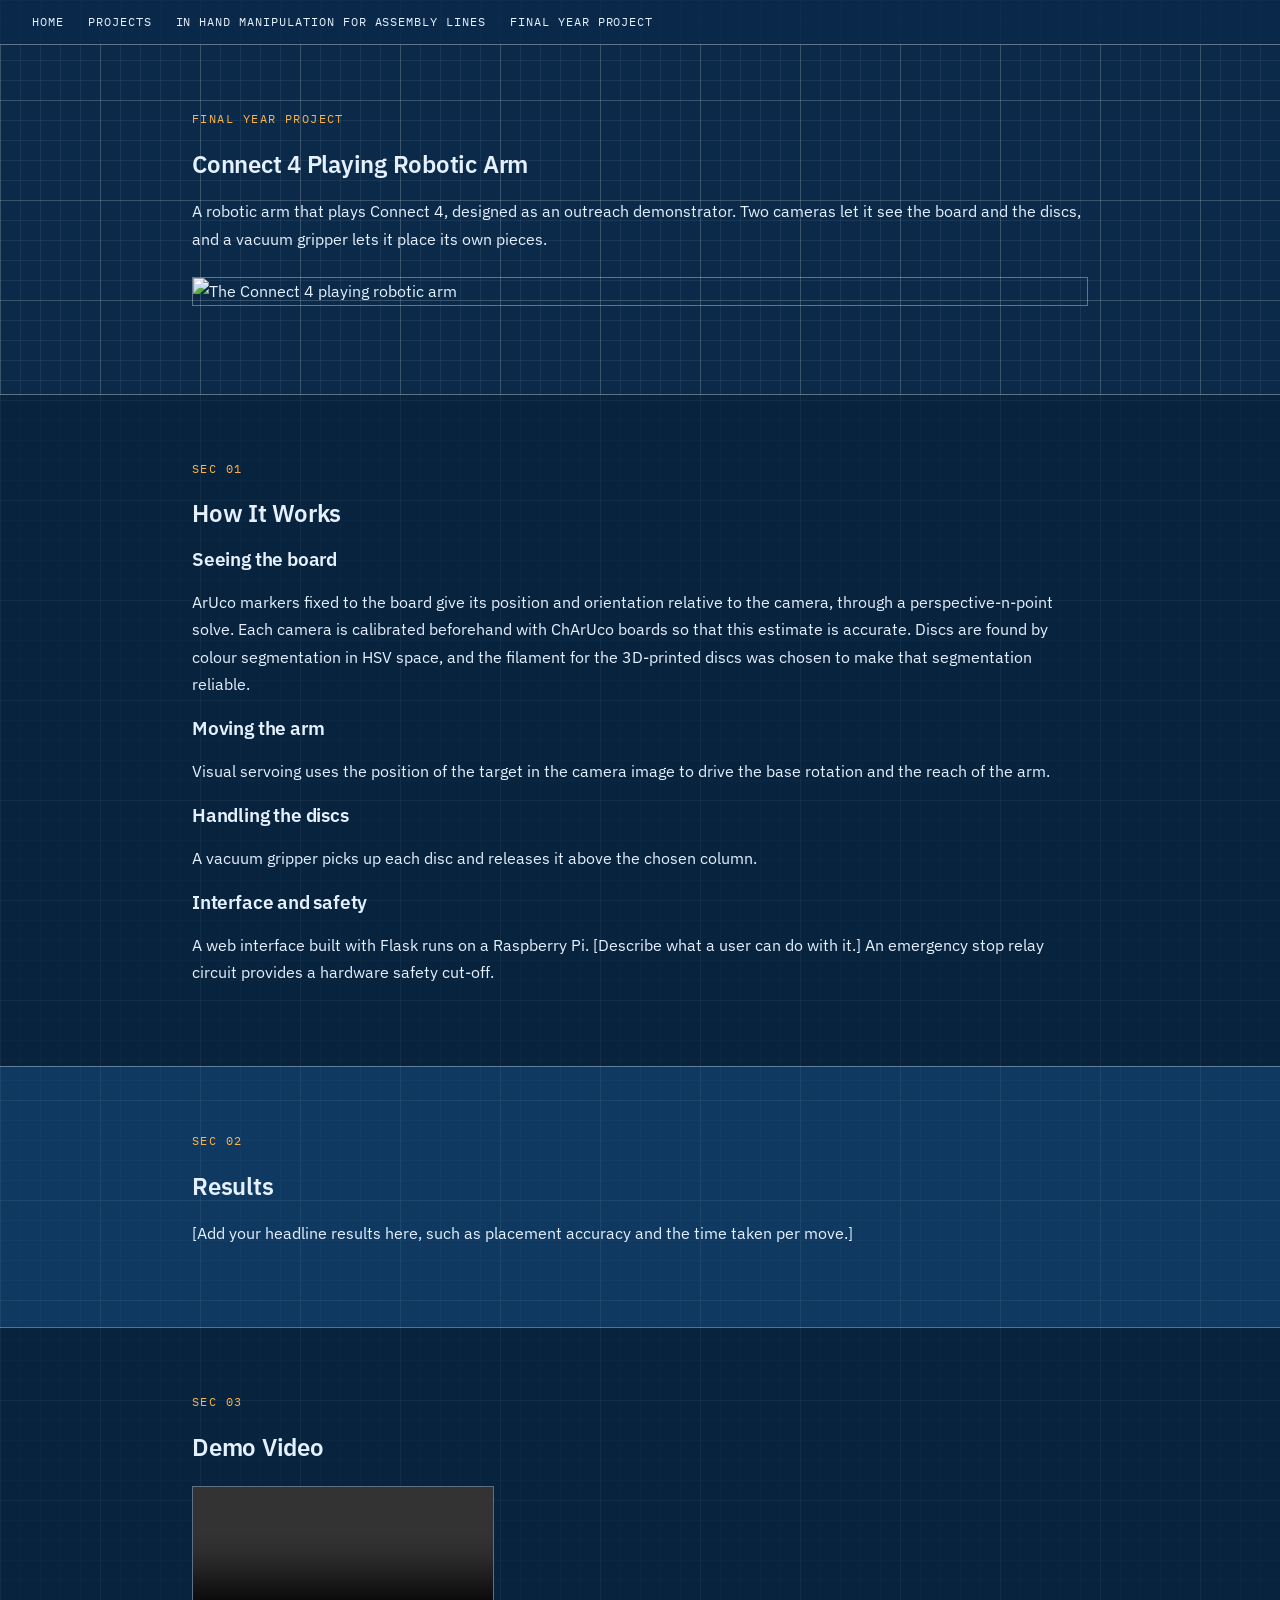
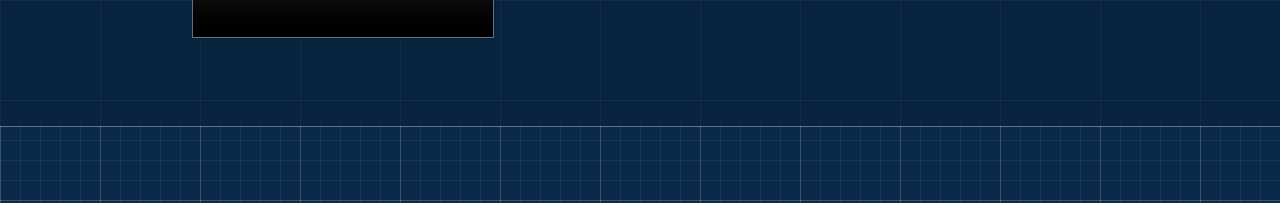
==== fyp.html @ 94481c14 "migrate" ====
<!DOCTYPE html>
<html lang="en-GB">
<head>
  <meta charset="utf-8">
  <meta name="viewport" content="width=device-width, initial-scale=1">
  <title>Connect 4 Robotic Arm | Portfolio</title>
  <link href="https://fonts.googleapis.com/css2?family=IBM+Plex+Mono:wght@400;500&family=IBM+Plex+Sans:wght@400;600&display=swap" rel="stylesheet">
  <link rel="stylesheet" href="style.css">
</head>
<body>

  <nav>
    <a href="index.html">Home</a>
    <a href="projects.html">Projects</a>
    <a href="ihm.html">In Hand Manipulation for Assembly Lines</a>
    <a href="fyp.html">Final Year Project</a>
  </nav>

  <main class="full">
    <section class="band">
      <div class="wrap">
        <span class="tag">Final Year Project</span>
        <h1>Connect 4 Playing Robotic Arm</h1>
        <p>A robotic arm that plays Connect 4, designed as an outreach demonstrator. Two cameras let it see the board and the discs, and a vacuum gripper lets it place its own pieces.</p>
        <img class="figure" src="images/connect4-arm.jpg" alt="The Connect 4 playing robotic arm">
      </div>
    </section>

    <section class="band band-dark">
      <div class="wrap">
        <span class="tag">Sec 01</span>
        <h2>How It Works</h2>

        <h3>Seeing the board</h3>
        <p>ArUco markers fixed to the board give its position and orientation relative to the camera, through a perspective-n-point solve. Each camera is calibrated beforehand with ChArUco boards so that this estimate is accurate. Discs are found by colour segmentation in HSV space, and the filament for the 3D-printed discs was chosen to make that segmentation reliable.</p>

        <h3>Moving the arm</h3>
        <p>Visual servoing uses the position of the target in the camera image to drive the base rotation and the reach of the arm.</p>

        <h3>Handling the discs</h3>
        <p>A vacuum gripper picks up each disc and releases it above the chosen column.</p>

        <h3>Interface and safety</h3>
        <p>A web interface built with Flask runs on a Raspberry Pi. [Describe what a user can do with it.] An emergency stop relay circuit provides a hardware safety cut-off.</p>
      </div>
    </section>

    <section class="band band-blue">
      <div class="wrap">
        <span class="tag">Sec 02</span>
        <h2>Results</h2>
        <p>[Add your headline results here, such as placement accuracy and the time taken per move.]</p>
      </div>
    </section>

    <section class="band band-dark">
      <div class="wrap">
        <span class="tag">Sec 03</span>
        <h2>Demo Video</h2>
        <video controls src="images/connect4-demo.mp4"></video>
      </div>
    </section>
  </main>

  <footer>
    <p></p>
  </footer>
</body>
</html>
---- style.css ----
:root {
  --bg: #0b2a4a;
  --grid-minor: rgba(255, 255, 255, 0.06);
  --grid-major: rgba(255, 255, 255, 0.14);
  --line: rgba(255, 255, 255, 0.35);
  --text: #e6f1ff;
  --muted: #9db8d6;
  --accent: #ffb347;
}

body {
  margin: 0;
  font-family: "IBM Plex Sans", system-ui, sans-serif;
  line-height: 1.7;
  color: var(--text);
  background-color: var(--bg);
  background-image:
    linear-gradient(var(--grid-major) 1px, transparent 1px),
    linear-gradient(90deg, var(--grid-major) 1px, transparent 1px),
    linear-gradient(var(--grid-minor) 1px, transparent 1px),
    linear-gradient(90deg, var(--grid-minor) 1px, transparent 1px);
  background-size: 100px 100px, 100px 100px, 20px 20px, 20px 20px;
}

h1, h2, h3, h4 {
  font-weight: 600;
  line-height: 1.2;
  letter-spacing: -0.01em;
}


a {
  color: var(--accent);
}

.tag {
  display: block;
  font-family: "IBM Plex Mono", monospace;
  font-size: 0.75rem;
  letter-spacing: 0.12em;
  text-transform: uppercase;
  color: var(--accent);
}

.site-name,
nav,
footer {
  font-family: "IBM Plex Mono", monospace;
}

.site-name {
  display: block;
  padding: 1rem 2rem 0.25rem;
  font-size: 0.85rem;
  font-weight: 500;
  color: var(--text);
  text-decoration: none;
}

nav {
  position: sticky;
  top: 0;
  z-index: 10;
  display: flex;
  flex-wrap: wrap;
  gap: 1.5rem;
  padding: 0.75rem 2rem;
  border-bottom: 1px solid var(--line);
  background: rgba(11, 42, 74, 0.92);
  font-size: 0.75rem;
  text-transform: uppercase;
  letter-spacing: 0.08em;
}

nav a {
  color: var(--text);
  text-decoration: none;
}

nav a:hover {
  color: var(--accent);
}

main {
  max-width: 56rem;
  margin: 0 auto;
  padding: 3rem 1.5rem;
}

main > img,
video {
  display: block;
  max-width: 100%;
  height: auto;
  margin: 1.5rem 0;
  border: 1px solid var(--line);
}

footer {
  text-align: center;
  padding: 2rem 1rem;
  font-size: 0.75rem;
  color: var(--muted);
  border-top: 1px solid var(--line);
}

.project-grid {
  display: grid;
  grid-template-columns: repeat(3, 1fr);
  gap: 1.5rem;
  margin-top: 2rem;
}

.project {
  padding: 1.25rem;
  border: 1px solid var(--line);
  background: rgba(7, 32, 58, 0.75);
}

.project img {
  display: block;
  width: 8rem;
  height: 8rem;
  object-fit: cover;
  margin-bottom: 1rem;
  background: #ffffff;
  border: 1px solid var(--line);
}

.project h3 {
  margin: 0 0 0.5rem;
  font-size: 1.05rem;
}

.project p {
  margin: 0;
  font-size: 0.9rem;
  color: var(--muted);
}

.hero {
  display: flex;
  align-items: center;
  justify-content: space-between;
  gap: 2rem;
  padding: 6rem 0 18rem;
}

.hero h1 {
  margin: 0.5rem 0 1rem;
  font-size: clamp(2.5rem, 6vw, 4.5rem);
}

.hero-text p {
  max-width: 28rem;
  margin: 0;
  color: var(--muted);
}

/*prof image*/
.profile {
  flex-shrink: 0;
  width: 25rem;
  height: 25rem;
  object-fit: cover;
  border-radius: 50%;
  border: 2px solid var(--accent);
  outline: 1px solid var(--line);
  outline-offset: 10px;
}

@media (max-width: 40rem) {
  .hero {
    flex-direction: column-reverse;
    min-height: auto;
    text-align: center;
  }
}

/*alternating colours*/
main.full {
  max-width: none;
  padding: 0;
}

.band {
  padding: 4rem 0;
  border-top: 1px solid var(--line);
}

.band:first-child {
  border-top: 0;
}

.wrap {
  max-width: 56rem;
  margin: 0 auto;
  padding: 0 1.5rem;
}

/*home page background bands*/

.band-dark {
  background: rgba(7, 32, 58, 0.75);
}

.band-blue {
  background: rgba(18, 64, 107, 0.7);
}


.band-center {
  text-align: center;
}

.button {
  display: inline-block;
  margin-top: 1rem;
  padding: 0.6rem 1.5rem;
  border: 1px solid var(--accent);
  font-family: "IBM Plex Mono", monospace;
  font-size: 0.8rem;
  letter-spacing: 0.08em;
  text-transform: uppercase;
  text-decoration: none;
}

.button:hover {
  background: var(--accent);
  color: var(--bg);
}

/*two columns*/

.edu-row {
  display: grid;
  grid-template-columns: 14rem 1fr;
  gap: 2rem;
  padding: 1.5rem 0;
  border-top: 1px solid var(--line);
}

.edu-row h3 {
  margin: 0 0 0.25rem;
  font-family: "IBM Plex Mono", monospace;
  font-size: 0.95rem;
  color: var(--accent);
}

.edu-row h4 {
  margin: 0 0 0.5rem;
}

.edu-row h4:not(:first-child) {
  margin-top: 1.5rem;
}

.edu-row p,
.edu-row ul {
  margin: 0 0 1rem;
}

.edu-row ul {
  padding-left: 1.2rem;
}

@media (max-width: 40rem) {
  .edu-row {
    grid-template-columns: 1fr;
    gap: 0.5rem;
  }
}

.figure {
  display: block;
  max-width: 100%;
  height: auto;
  margin: 1.5rem 0;
  border: 1px solid var(--line);
}

/*ihm*/

.split {
  display: grid;
  grid-template-columns: 1fr 1fr;
  gap: 3rem;
  align-items: center;
}

.split figure {
  margin: 0;
}

.split img,
.split video {
  display: block;
  width: 100%;
  height: auto;
  margin: 0;
  border: 1px solid var(--line);
}

.caption {
  margin-top: 0.5rem;
  font-family: "IBM Plex Mono", monospace;
  font-size: 0.7rem;
  letter-spacing: 0.08em;
  text-transform: uppercase;
  color: var(--muted);
}

.band a {
  overflow-wrap: anywhere;
}

@media (max-width: 40rem) {
  .split {
    grid-template-columns: 1fr;
    gap: 1.5rem;
  }
}

.band-light {
  background: rgba(233, 237, 242, 0.88);
  color: #12306b;
}

.band-light .tag {
  color: #9a5500;
}

.band-flush {
  padding: 0;
}

.flush-split {
  display: grid;
  grid-template-columns: 1fr 1fr;
  position: relative;
}

.flush-text {
  display: flex;
  flex-direction: column;
  justify-content: center;
  padding: 4rem 3rem 4rem max(1.5rem, calc((100vw - 56rem) / 2 + 1.5rem));
}

.flush-split img {
  position: absolute;
  top: 0;
  right: 0;
  width: 50%;
  height: 100%;
  object-fit: contain;
  object-position: center bottom;
  mix-blend-mode: multiply;
  border: 0;
}

@media (max-width: 40rem) {
  .flush-split {
    grid-template-columns: 1fr;
  }

  .flush-text {
    padding: 3rem 1.5rem;
  }

    .flush-split img {
    position: static;
    width: 100%;
    height: auto;
  }
}

@media (min-width: 41rem) {
  .split-video {
    max-width: 76rem;
    grid-template-columns: 2fr 1fr;
  }
}
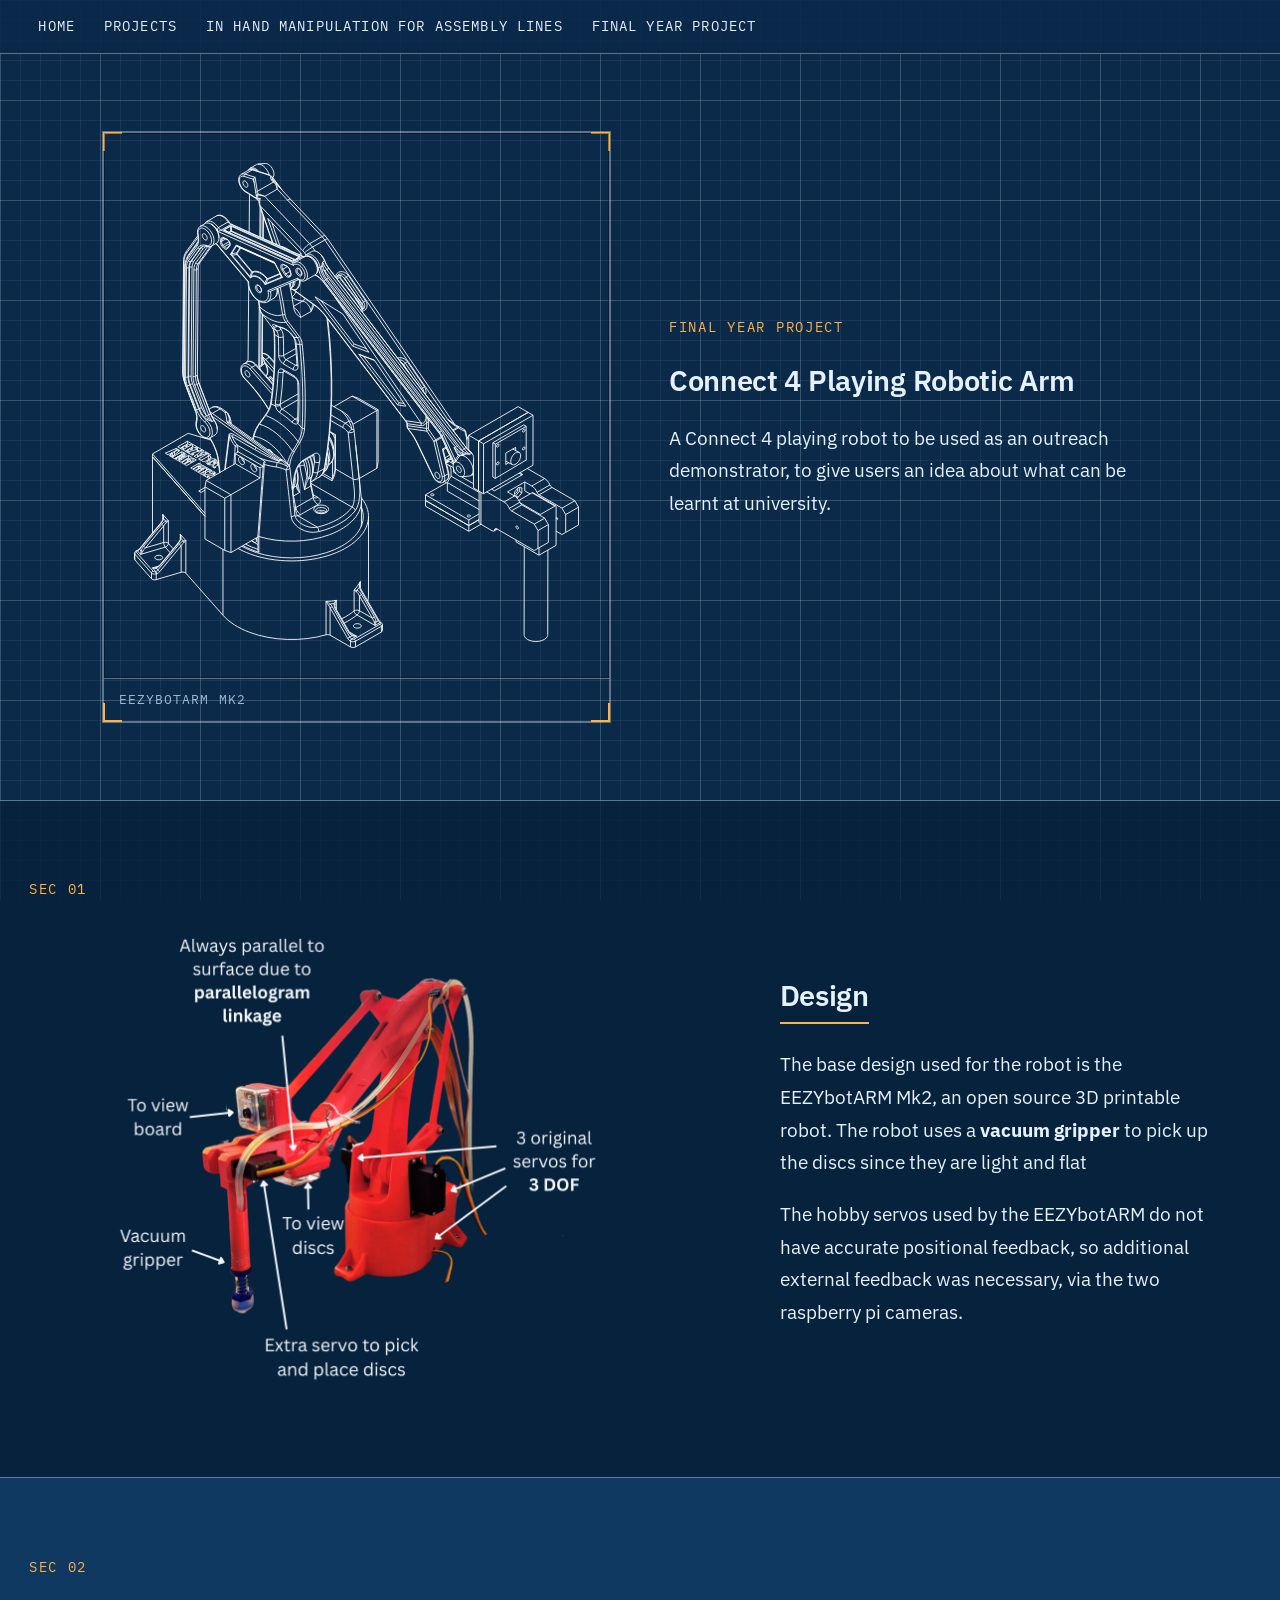
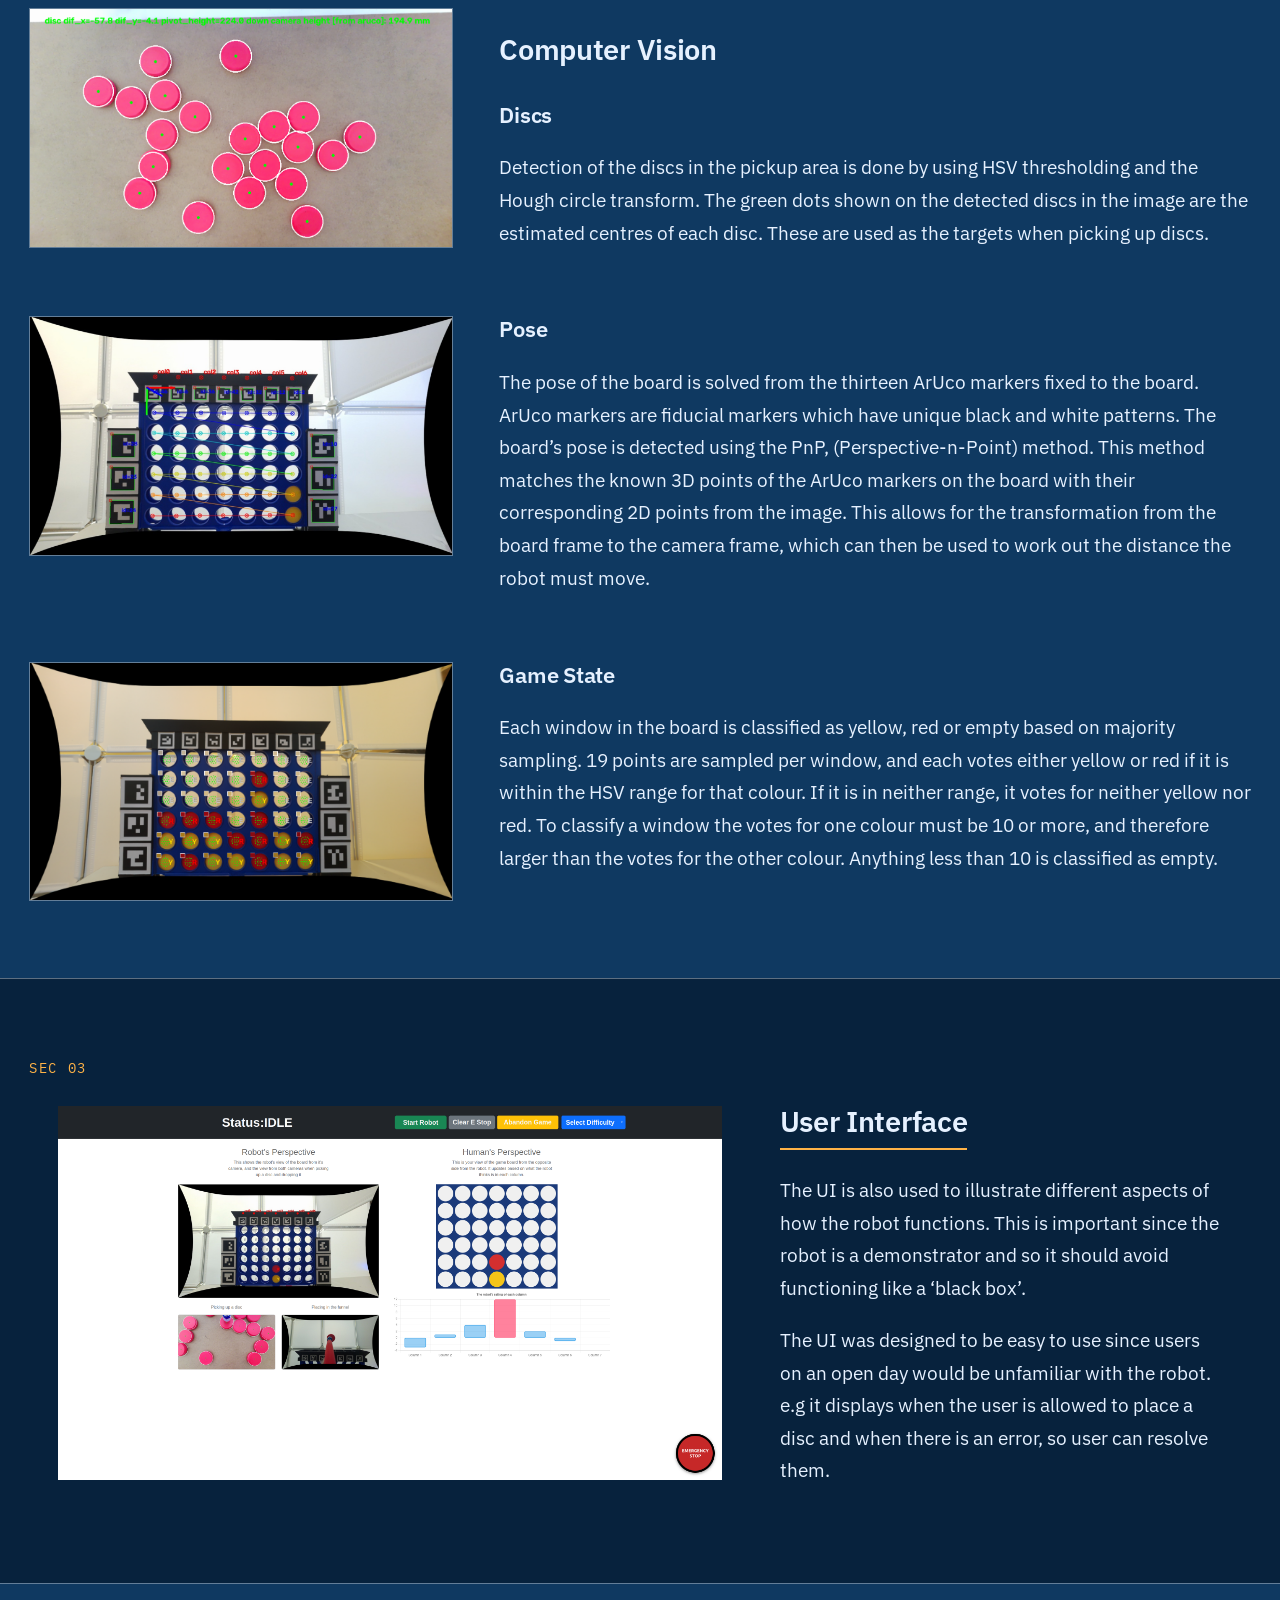
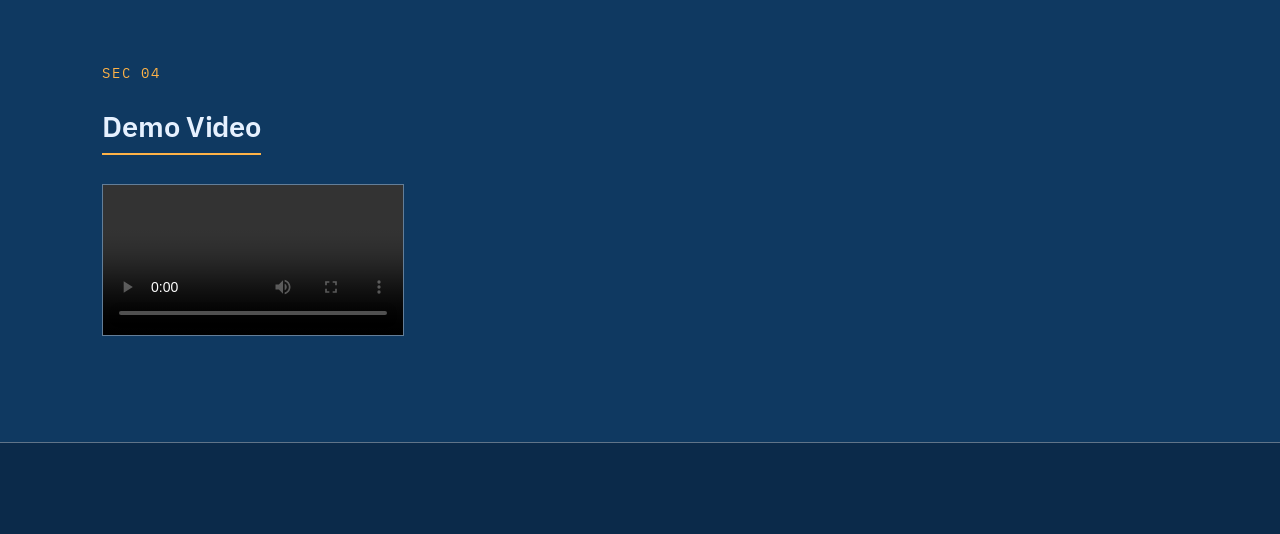
==== commit 2b9e7165: "added fyp page" ====
--- a/fyp.html
+++ b/fyp.html
@@ -6,6 +6,7 @@
   <title>Connect 4 Robotic Arm | Portfolio</title>
   <link href="https://fonts.googleapis.com/css2?family=IBM+Plex+Mono:wght@400;500&family=IBM+Plex+Sans:wght@400;600&display=swap" rel="stylesheet">
   <link rel="stylesheet" href="style.css">
+  <script src="script.js" defer></script>
 </head>
 <body>
 
@@ -18,44 +19,113 @@
 
   <main class="full">
     <section class="band">
-      <div class="wrap">
-        <span class="tag">Final Year Project</span>
-        <h1>Connect 4 Playing Robotic Arm</h1>
-        <p>A robotic arm that plays Connect 4, designed as an outreach demonstrator. Two cameras let it see the board and the discs, and a vacuum gripper lets it place its own pieces.</p>
-        <img class="figure" src="images/connect4-arm.jpg" alt="The Connect 4 playing robotic arm">
+      <div class="wrap split">
+
+        <div>
+          <figure class="drawing frame">
+            <img src="fyp/threequarter.svg">
+            <figcaption class="title-block">
+              <span>EEzyBotArm mk2</span>
+            </figcaption>
+          </figure>
+        </div>
+
+
+        <div>
+          <span class="tag">Final Year Project</span>
+            <h1>Connect 4 Playing Robotic Arm</h1>
+            <p>A Connect 4 playing robot to be used as an outreach demonstrator, to give users an idea about what can be learnt at university.</p>
+        </div>
+
+
       </div>
+
     </section>
 
     <section class="band band-dark">
-      <div class="wrap">
+      <div class="wrap split-media">
         <span class="tag">Sec 01</span>
-        <h2>How It Works</h2>
+        
 
-        <h3>Seeing the board</h3>
-        <p>ArUco markers fixed to the board give its position and orientation relative to the camera, through a perspective-n-point solve. Each camera is calibrated beforehand with ChArUco boards so that this estimate is accurate. Discs are found by colour segmentation in HSV space, and the filament for the 3D-printed discs was chosen to make that segmentation reliable.</p>
+        <div class="wrap split split-media">
+          <div>
+            <figure>
+              <img src="fyp/diagram.png">
+            </figure>
+          </div>
 
-        <h3>Moving the arm</h3>
-        <p>Visual servoing uses the position of the target in the camera image to drive the base rotation and the reach of the arm.</p>
+          <div>
+            <h2>Design</h2>
 
-        <h3>Handling the discs</h3>
-        <p>A vacuum gripper picks up each disc and releases it above the chosen column.</p>
+            <p>The base design used for the robot is the EEZYbotARM Mk2, an open source 3D printable robot. The robot uses a <strong>vacuum gripper</strong> to pick up the discs since they are light and flat</p>
 
-        <h3>Interface and safety</h3>
-        <p>A web interface built with Flask runs on a Raspberry Pi. [Describe what a user can do with it.] An emergency stop relay circuit provides a hardware safety cut-off.</p>
+          
+            <p>The hobby servos used by the EEZYbotARM do not have accurate positional feedback, so additional external feedback was necessary, via the two raspberry pi cameras.</p>
+
+          </div>
+        </div>
+
+
+
       </div>
     </section>
 
     <section class="band band-blue">
-      <div class="wrap">
+      <div class="wrap wide">
         <span class="tag">Sec 02</span>
-        <h2>Results</h2>
-        <p>[Add your headline results here, such as placement accuracy and the time taken per move.]</p>
+
+
+        <div class="topic-row">
+          <img class="detect-img" src="fyp/disc_detect.png" >
+          <div>
+            <h2>Computer Vision</h2>
+            
+            <h3>Discs</h3>
+            <p>Detection of the discs in the pickup area is done by using HSV thresholding and the Hough circle transform. The green dots shown on the detected discs in the image are the estimated centres of each disc. These are used as the targets when picking up discs.</p>
+          </div>
+
+          <img class="detect-img" src="fyp/pose.png">
+          <div>
+            <h3>Pose</h3>
+            <p>The pose of the board is solved from the thirteen ArUco markers fixed to the board. ArUco markers are fiducial markers which have unique black and white patterns. The board’s pose is detected using the PnP, (Perspective-n-Point) method. This method matches the known 3D points of the ArUco markers on the board with their corresponding 2D points from the image. This allows for the transformation from the board frame to the camera frame, which can then be used to work out the distance the robot must move.</p>
+          </div>
+
+          <img class="detect-img" src="fyp/sampling.png">
+          <div>
+            <h3>Game State</h3>
+            <p>Each window in the board is classified as yellow, red or empty based on majority sampling. 19 points are sampled per window, and each votes either yellow or red if it is within the HSV range for that colour. If it is in neither range, it votes for neither yellow nor red. To classify a window the votes for one colour must be 10 or more, and therefore larger than the votes for the other colour. Anything less than 10 is classified as empty. </p>
+          </div>
+
+        </div>
       </div>
     </section>
 
+
     <section class="band band-dark">
+      <div class="wrap split-media">
+        <span class="tag">Sec 03</span>
+        
+
+        <div class="wrap split split-media">
+          <div>
+            <figure>
+              <img src="fyp/ui.png">
+            </figure>
+          </div>
+
+          <div>
+            <h2>User Interface</h2>
+
+            <p>The UI is also used to illustrate different aspects of how the robot functions. This is important since the robot is a demonstrator and so it should avoid functioning like a ‘black box’.</p>
+            <p>The UI was designed to be easy to use since users on an open day would be unfamiliar with the robot. e.g it displays when the user is allowed to place a disc and when there is an error, so user can resolve them.</p>
+
+          </div>
+        </div>
+    </section>
+
+    <section class="band band-blue">
       <div class="wrap">
-        <span class="tag">Sec 03</span>
+        <span class="tag">Sec 04</span>
         <h2>Demo Video</h2>
         <video controls src="images/connect4-demo.mp4"></video>
       </div>
--- a/style.css
+++ b/style.css
@@ -6,6 +6,10 @@
   --text: #e6f1ff;
   --muted: #9db8d6;
   --accent: #ffb347;
+}
+
+html {
+  font-size: 120%;
 }
 
 body {
@@ -380,4 +384,271 @@
     max-width: 76rem;
     grid-template-columns: 2fr 1fr;
   }
+}
+
+/*cursor anim*/
+
+@media (hover: hover) and (pointer: fine) {
+  body {
+    background-attachment: fixed;
+  }
+
+  body::before {
+    content: "";
+    position: fixed;
+    inset: 0;
+    z-index: -1;
+    pointer-events: none;
+    background-image:
+      linear-gradient(rgba(160, 210, 255, 0.4) 1px, transparent 1px),
+      linear-gradient(90deg, rgba(160, 210, 255, 0.5) 1px, transparent 1px),
+      linear-gradient(rgba(160, 210, 255, 0.2) 1px, transparent 1px),
+      linear-gradient(90deg, rgba(160, 210, 255, 0.3) 1px, transparent 1px);
+    background-size: 100px 100px, 100px 100px, 20px 20px, 20px 20px;
+    -webkit-mask-image: radial-gradient(circle 220px at var(--mx, -999px) var(--my, -999px), #000, transparent);
+    mask-image: radial-gradient(circle 220px at var(--mx, -999px) var(--my, -999px), #000, transparent);
+  }
+}
+
+.reveal {
+  opacity: 0;
+  transform: translateY(1.5rem);
+  transition: opacity 0.7s ease, transform 0.7s ease;
+}
+
+.reveal.in {
+  opacity: 1;
+  transform: none;
+}
+
+.band h2 {
+  width: fit-content;
+}
+
+.band h2::after {
+  content: "";
+  display: block;
+  width: 100%;
+  height: 2px;
+  margin-top: 0.5rem;
+  background: var(--accent);
+  transform-origin: left;
+  transition: transform 0.8s ease 0.2s;
+}
+
+.band-center h2 {
+  margin-left: auto;
+  margin-right: auto;
+}
+
+.band-center h2::after {
+  transform-origin: center;
+}
+
+.line::after {
+  transform: scaleX(0);
+}
+
+.line.drawn::after {
+  transform: scaleX(1);
+}
+
+@media (prefers-reduced-motion: reduce) {
+  .reveal,
+  .band h2::after {
+    opacity: 1;
+    transform: none;
+    transition: none;
+  }
+}
+
+/*hero anim*/
+
+.hero-text .command {
+  margin-top: 1.5rem;
+  min-height: 1.7em;
+  font-family: "IBM Plex Mono", monospace;
+  font-size: 0.9rem;
+  letter-spacing: 0.08em;
+  text-transform: uppercase;
+  color: var(--text);
+}
+
+.prompt {
+  color: var(--accent);
+}
+
+.cursor {
+  display: inline-block;
+  width: 0.6ch;
+  height: 1.1em;
+  margin-left: 2px;
+  vertical-align: text-bottom;
+  background: var(--accent);
+  animation: blink 1s steps(1) infinite;
+}
+
+@keyframes blink {
+  50% { opacity: 0; }
+}
+
+@media (prefers-reduced-motion: reduce) {
+  .cursor { animation: none; }
+}
+
+/*wide projects*/
+
+main.wide {
+  max-width: 80rem;
+}
+
+.project {
+  display: grid;
+  grid-template-columns: 6rem 1fr;
+  column-gap: 1.25rem;
+  align-items: start;
+  padding: 1rem 1.25rem;
+  text-align: left;
+}
+
+.project img {
+  grid-row: 1 / span 2;
+  width: 6rem;
+  height: 6rem;
+  margin: 0;
+}
+
+/*fyp*/
+
+.drawing {
+  max-width: 36rem;
+  margin: 2rem 0;
+  border: 1px solid var(--line);
+}
+
+.drawing img {
+  display: block;
+  box-sizing: border-box;
+  width: 100%;
+  height: auto;
+  padding: 1.5rem;
+  filter: invert(1);
+}
+
+.title-block {
+  display: grid;
+  grid-template-columns: 2fr 1fr 1fr;
+  border-top: 1px solid var(--line);
+  font-family: "IBM Plex Mono", monospace;
+  font-size: 0.7rem;
+  letter-spacing: 0.08em;
+  text-transform: uppercase;
+  color: var(--muted);
+}
+
+.title-block span {
+  padding: 0.5rem 0.75rem;
+  border-right: 1px solid var(--line);
+}
+
+.title-block span:last-child {
+  border-right: 0;
+}
+
+@media (min-width: 41rem) {
+  .split-media {
+    max-width: 76rem;
+    grid-template-columns: 3fr 2fr;
+  }
+}
+
+.split-media img {
+  border: 0;
+}
+
+.topic-row {
+  display: grid;
+  grid-template-columns: 12rem 1fr;
+  gap: 2rem;
+  align-items: start;
+  margin-top: 1.5rem;
+}
+
+.topic-row img {
+  display: block;
+  width: 100%;
+  aspect-ratio: 4 / 3;
+  object-fit: cover;
+  border: 1px solid var(--line);
+}
+
+.topic-row h3 {
+  margin-top: 0;
+}
+
+@media (max-width: 40rem) {
+  .topic-row {
+    grid-template-columns: 1fr;
+    gap: 1rem;
+  }
+
+  .topic-row img {
+    max-width: 14rem;
+  }
+}
+
+.detect-img
+{
+  display: block;
+  width: 150%;
+  height: 150%;
+  aspect-ratio: 4 / 3;
+  object-fit: cover;
+  border: 1px solid var(--line);
+}
+
+.frame {
+  position: relative;
+  border: 2px solid var(--line);
+}
+
+.frame .figure {
+  display: block;
+  width: 100%;
+  margin: 0;
+  border: 0;
+}
+
+.frame::before {
+  content: "";
+  position: absolute;
+  inset: -1px;
+  pointer-events: none;
+  background:
+    linear-gradient(var(--accent), var(--accent)) top left / 1rem 2px,
+    linear-gradient(var(--accent), var(--accent)) top left / 2px 1rem,
+    linear-gradient(var(--accent), var(--accent)) top right / 1rem 2px,
+    linear-gradient(var(--accent), var(--accent)) top right / 2px 1rem,
+    linear-gradient(var(--accent), var(--accent)) bottom left / 1rem 2px,
+    linear-gradient(var(--accent), var(--accent)) bottom left / 2px 1rem,
+    linear-gradient(var(--accent), var(--accent)) bottom right / 1rem 2px,
+    linear-gradient(var(--accent), var(--accent)) bottom right / 2px 1rem;
+  background-repeat: no-repeat;
+}
+
+.wrap.wide {
+  max-width: 76rem;
+}
+
+@media (min-width: 41rem) {
+  .topic-row {
+    grid-template-columns: 22rem 1fr;
+    gap: 2.5rem;
+  }
+}
+
+.topic-row img {
+  height: auto;
+  aspect-ratio: auto;
+  object-fit: contain;
 }
